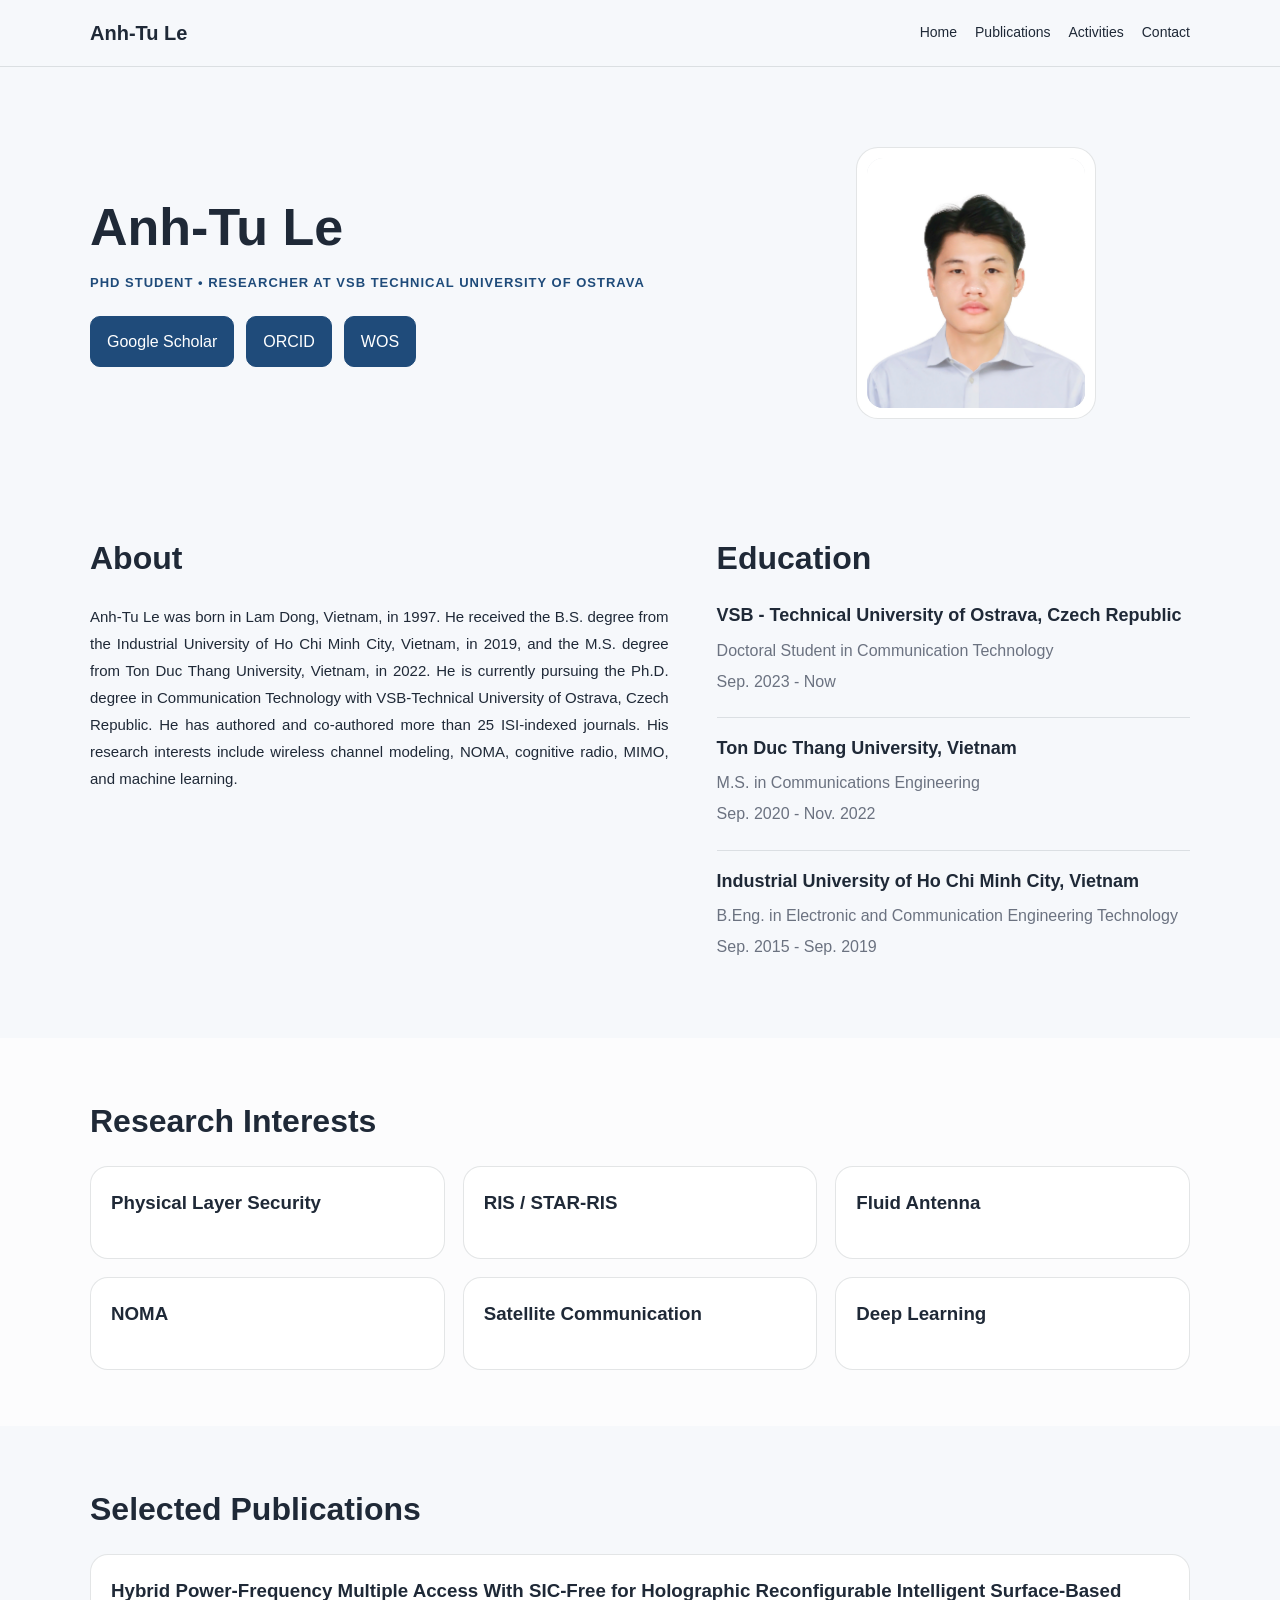
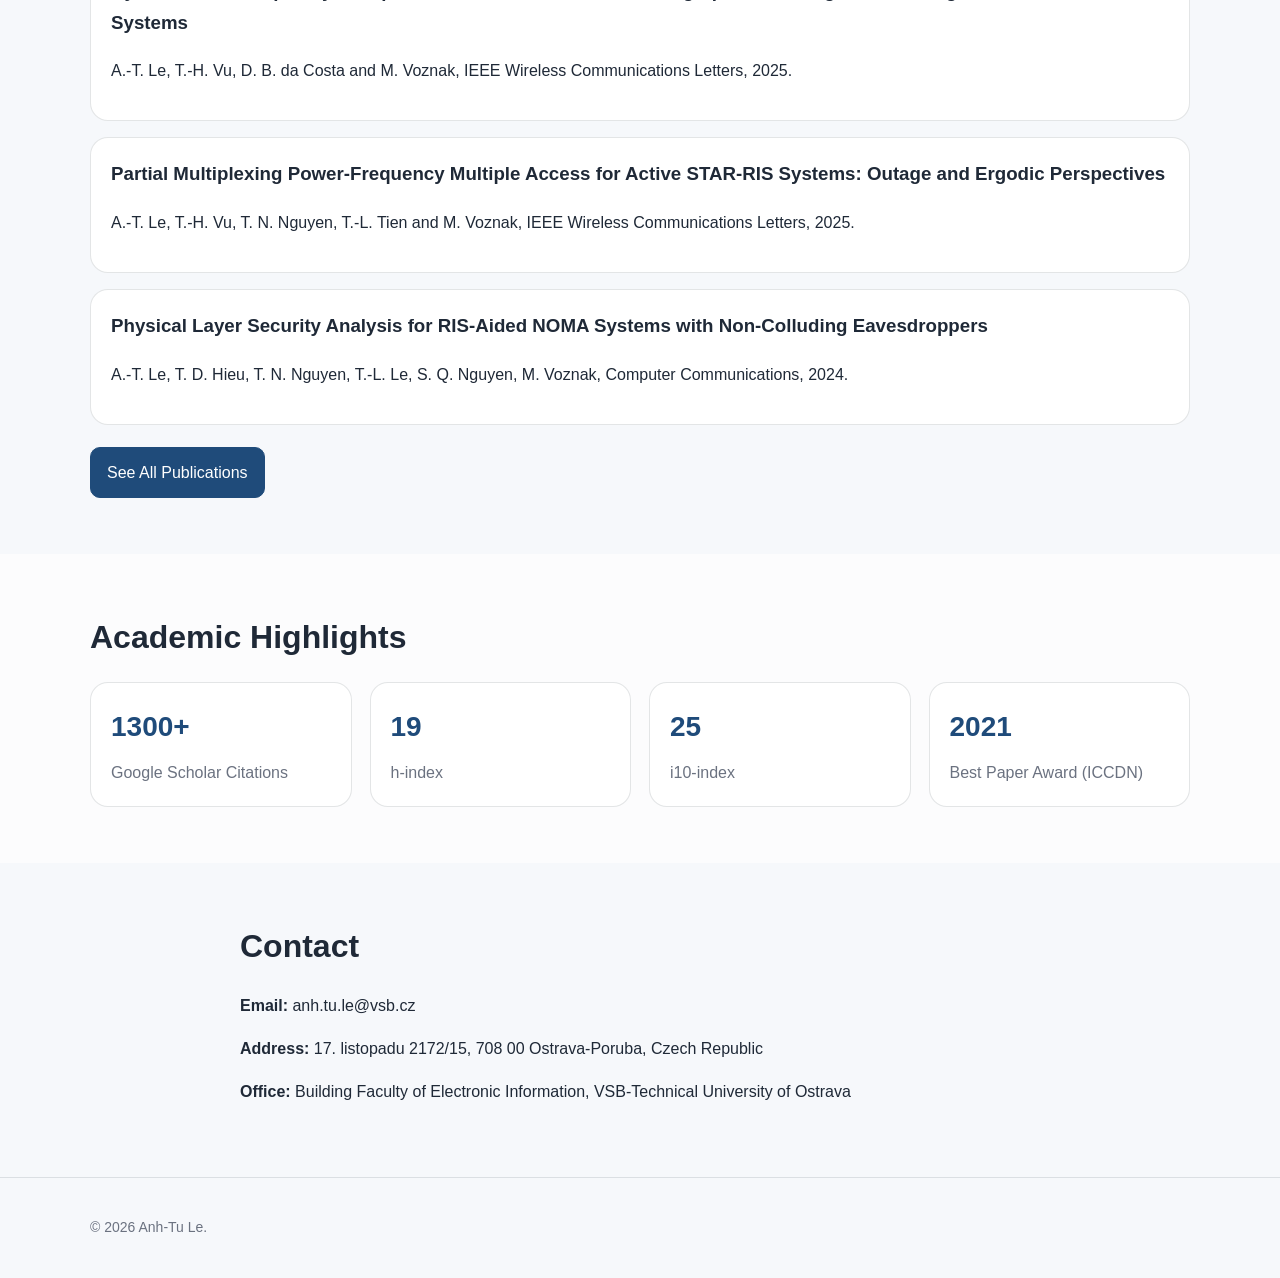
==== index.html @ 75399a14 "Initial user site" ====
<!doctype html>
<html lang="en">
<head>
  <meta charset="UTF-8" />
  <meta name="viewport" content="width=device-width, initial-scale=1.0" />
  <title>Anh-Tu Le | Researcher</title>
  <meta
    name="description"
    content="Academic profile, research interests, selected publications, and contact information of Anh-Tu Le."
  />
  <link rel="stylesheet" href="css/style.css" />
</head>
<body>
  <header class="site-header">
    <div class="container header-inner">
      <a class="logo" href="index.html">Anh-Tu Le</a>

      <nav class="nav">
        <a href="index.html">Home</a>
        <a href="publications.html">Publications</a>
        <a href="activities.html">Activities</a>
        <a href="contact.html">Contact</a>
      </nav>
    </div>
  </header>

  <main>
    <!-- HERO -->
    <section class="hero">
      <div class="container hero-grid">
        <div class="hero-text">
          <h1>Anh-Tu Le</h1>
           <p class="eyebrow">PhD Student • Researcher  at VSB Technical University of Ostrava</p>
          <div class="hero-actions">
           <a class="btn btn-primary" href="https://scholar.google.com/citations?user=lo6rXWoAAAAJ&hl=en" target="_blank" rel="noopener noreferrer">Google Scholar</a>
<a class="btn btn-primary" href="https://orcid.org/0000-0002-2710-1843" target="_blank" rel="noopener noreferrer">ORCID</a>
<a class="btn btn-primary" href="https://www.webofscience.com/wos/author/record/HCI-6475-2022" target="_blank" rel="noopener noreferrer">WOS</a>
          </div>
        </div>

        <div class="hero-card">
          <img src="img/avatar.jpg" alt="Portrait placeholder for Anh-Tu Le" />
        </div>
      </div>
    </section>

    <!-- ABOUT + EDUCATION -->
<section class="section">
  <div class="container">
    <div class="about-education-grid">
      
      
<div class="about-column">
  <h2>About</h2>
  <p class="about-text">
    Anh-Tu Le was born in Lam Dong, Vietnam, in 1997. He received the B.S. degree from the Industrial University of Ho Chi Minh City, Vietnam, in 2019, and the M.S. degree from Ton Duc Thang University, Vietnam, in 2022. He is currently pursuing the Ph.D. degree in Communication Technology with VSB-Technical University of Ostrava, Czech Republic. He has authored and co-authored more than 25 ISI-indexed journals. His research interests include wireless channel modeling, NOMA, cognitive radio, MIMO, and machine learning.
  </p>
</div>


      <div class="education-column">
        <h2>Education</h2>

        <div class="education-item">
          <h3>VSB - Technical University of Ostrava, Czech Republic</h3>
          <p>Doctoral Student in Communication Technology</p>
          <p>Sep. 2023 - Now</p>
        </div>

        <div class="education-item">
          <h3>Ton Duc Thang University, Vietnam</h3>
          <p>M.S. in Communications Engineering</p>
          <p>Sep. 2020 - Nov. 2022</p>
        </div>

        <div class="education-item">
          <h3>Industrial University of Ho Chi Minh City, Vietnam</h3>
          <p>B.Eng. in Electronic and Communication Engineering Technology</p>
          <p>Sep. 2015 - Sep. 2019</p>
        </div>
      </div>

    </div>
  </div>
</section>

    <!-- RESEARCH INTERESTS -->
    <section class="section section-soft">
      <div class="container">
        <h2>Research Interests</h2>

        <div class="card-grid research-grid">
          <article class="card">
            <h3>Physical Layer Security</h3>
          </article>

          <article class="card">
            <h3>RIS / STAR-RIS</h3>
          </article>

          <article class="card">
            <h3>Fluid Antenna</h3>
          </article>

          <article class="card">
            <h3>NOMA</h3>
          </article>

          <article class="card">
            <h3>Satellite Communication</h3>
          </article>

          <article class="card">
            <h3>Deep Learning</h3>
          </article>
        </div>
      </div>
    </section>

    <!-- SELECTED PUBLICATIONS -->
    <section class="section">
      <div class="container">
        <h2>Selected Publications</h2>

        <div class="publication-list">
          <article class="publication-item">
            <h3>
              Hybrid Power-Frequency Multiple Access With SIC-Free for Holographic
              Reconfigurable Intelligent Surface-Based Systems
            </h3>
            <p>
              A.-T. Le, T.-H. Vu, D. B. da Costa and M. Voznak,
              IEEE Wireless Communications Letters, 2025.
            </p>
          </article>

          <article class="publication-item">
            <h3>
              Partial Multiplexing Power-Frequency Multiple Access for Active STAR-RIS Systems:
              Outage and Ergodic Perspectives
            </h3>
            <p>
              A.-T. Le, T.-H. Vu, T. N. Nguyen, T.-L. Tien and M. Voznak,
              IEEE Wireless Communications Letters, 2025.
            </p>
          </article>

          <article class="publication-item">
            <h3>
              Physical Layer Security Analysis for RIS-Aided NOMA Systems with Non-Colluding Eavesdroppers
            </h3>
            <p>
              A.-T. Le, T. D. Hieu, T. N. Nguyen, T.-L. Le, S. Q. Nguyen, M. Voznak,
              Computer Communications, 2024.
            </p>
          </article>
        </div>

        <div class="section-action">
          <a class="btn btn-primary" href="publications.html">See All Publications</a>
        </div>
      </div>
    </section>

    <!-- ACADEMIC HIGHLIGHTS -->
    <section class="section section-soft">
      <div class="container">
        <h2>Academic Highlights</h2>

        <div class="stats-grid">
          <div class="stat-card">
            <strong>1300+</strong>
            <span>Google Scholar Citations</span>
          </div>

          <div class="stat-card">
            <strong>19</strong>
            <span>h-index</span>
          </div>

          <div class="stat-card">
            <strong>25</strong>
            <span>i10-index</span>
          </div>

          <div class="stat-card">
            <strong>2021</strong>
            <span>Best Paper Award (ICCDN)</span>
          </div>
        </div>
      </div>
    </section>

    <!-- CONTACT PREVIEW -->
    <section class="section">
      <div class="container narrow">
        <h2>Contact</h2>
        <p><strong>Email:</strong> anh.tu.le@vsb.cz</p>
        <p><strong>Address:</strong> 17. listopadu 2172/15, 708 00 Ostrava-Poruba, Czech Republic</p>
        <p><strong>Office:</strong> Building Faculty of Electronic Information, VSB-Technical University of Ostrava</p>
    </section>
  </main>

  <footer class="site-footer">
    <div class="container">
      <p>© 2026 Anh-Tu Le. </p>
    </div>
  </footer>
  
  <script src="js/main.js"></script>
</body>
</html>
---- css/style.css ----
:root{
  --bg: #f6f8fb;
  --surface: #ffffff;
  --text: #1f2937;
  --muted: #6b7280;
  --border: rgba(31, 41, 55, 0.12);
  --accent: #1f4b7a;
  --accent-2: #8b6b47;
}

*{
  box-sizing: border-box;
}

html{
  scroll-behavior: smooth;
}

body{
  margin: 0;
  font-family: Arial, Helvetica, sans-serif;
  color: var(--text);
  background: var(--bg);
  line-height: 1.7;
}

img{
  max-width: 100%;
  display: block;
}

a{
  color: inherit;
}

.container{
  width: min(1100px, calc(100% - 40px));
  margin: 0 auto;
}

.narrow{
  max-width: 800px;
}

.site-header{
  position: sticky;
  top: 0;
  z-index: 100;
  background: rgba(246, 248, 251, 0.94);
  backdrop-filter: blur(10px);
  border-bottom: 1px solid var(--border);
}

.header-inner{
  display: flex;
  align-items: center;
  justify-content: space-between;
  gap: 20px;
  padding: 16px 0;
}

.logo{
  text-decoration: none;
  font-weight: 800;
  font-size: 20px;
}

.nav{
  display: flex;
  gap: 18px;
  flex-wrap: wrap;
}

.nav a{
  text-decoration: none;
  font-size: 14px;
  color: var(--text);
}

.nav a:hover{
  color: var(--accent);
}

.hero{
  padding: 80px 0 56px;
}



.hero-grid{
  display: grid;
  grid-template-columns: 1.2fr 0.8fr;
  gap: 32px;
  align-items: center;
}


.eyebrow{
  margin: 0 0 12px;
  color: var(--accent);
  text-transform: uppercase;
  letter-spacing: 1px;
  font-weight: 700;
  font-size: 13px;
}

h1{
  margin: 0 0 16px;
  font-size: 52px;
  line-height: 1.1;
}

h2{
  margin: 0 0 18px;
  font-size: 32px;
}

h3{
  margin-top: 0;
}

.subtitle{
  margin: 0;
  color: var(--muted);
  font-size: 18px;
  max-width: 680px;
}

.hero-actions,
.section-action{
  display: flex;
  gap: 12px;
  flex-wrap: wrap;
  margin-top: 22px;
}

.btn{
  display: inline-block;
  padding: 11px 16px;
  border-radius: 10px;
  text-decoration: none;
  border: 1px solid var(--border);
  background: var(--surface);
}

.btn-primary{
  background: var(--accent);
  color: #ffffff;
  border-color: var(--accent);
  transition: opacity 0.25s ease, transform 0.25s ease, box-shadow 0.25s ease, background-color 0.25s ease;
}

.btn-primary:hover{
  opacity: 0.9;
  transform: translateY(-2px);
  box-shadow: 0 10px 20px rgba(31, 75, 122, 0.16);
}

.btn-primary:active{
  opacity: 0.82;
  transform: translateY(0);
}

.hero-card{
  background: var(--surface);
  border: 1px solid var(--border);
  border-radius: 22px;
  padding: 10px;
  width: 240px;
  justify-self: center;
  margin-top: 0;
}


.hero-card img{
  width: 100%;
  height: 250px;
  border-radius: 16px;
  object-fit: cover;
  object-position: center top;
  background: #e5e7eb;
}


.section{
  padding: 56px 0;
}

.section-soft{
  background: rgba(255,255,255,0.65);
}

.card-grid{
  display: grid;
  grid-template-columns: repeat(3, 1fr);
  gap: 18px;
}

.card,
.publication-item,
.stat-card{
  background: var(--surface);
  border: 1px solid var(--border);
  border-radius: 18px;
  padding: 20px;
}

.research-grid .card{
  transition: transform 0.28s ease, box-shadow 0.28s ease, background-color 0.28s ease, border-color 0.28s ease;
}

.research-grid .card:hover{
  transform: translateY(-6px);
  background-color: rgba(31, 75, 122, 0.06);
  border-color: rgba(31, 75, 122, 0.22);
  box-shadow: 0 12px 24px rgba(31, 75, 122, 0.14);
}

.research-grid .card h3{
  transition: color 0.28s ease;
}

.research-grid .card:hover h3{
  color: var(--accent);
}

.publication-list{
  display: grid;
  gap: 16px;
}

.stats-grid{
  display: grid;
  grid-template-columns: repeat(4, 1fr);
  gap: 18px;
}

.stat-card strong{
  display: block;
  font-size: 28px;
  margin-bottom: 8px;
  color: var(--accent);
}

.stat-card span{
  color: var(--muted);
}

.site-footer{
  border-top: 1px solid var(--border);
  padding: 24px 0;
  color: var(--muted);
  font-size: 14px;
}

@media (max-width: 900px){
  .hero-grid{
    grid-template-columns: 1fr;
  }

  .card-grid{
    grid-template-columns: 1fr;
  }

  .stats-grid{
    grid-template-columns: repeat(2, 1fr);
  }

  .about-education-grid{
    grid-template-columns: 1fr;
    gap: 28px;
  }

  h1{
    font-size: 40px;
  }
  .hero-card{
  order: -1;
  margin: 0 auto 24px;
}

.hero-text{
  order: 1;
}

}

@media (max-width: 560px){
  .header-inner{
    flex-direction: column;
    align-items: flex-start;
  }

  .stats-grid{
    grid-template-columns: 1fr;
  }

  h1{
    font-size: 34px;
  }

  h2{
    font-size: 28px;
  }
}
.about-education-grid{
  display: grid;
  grid-template-columns: 1.1fr 0.9fr;
  gap: 48px;
  align-items: start;
}

.about-column,
.education-column{
  min-width: 0;
}

.about-column p,
.education-column p{
  margin-top: 0;
  color: var(--text);
}

.education-item{
  padding: 0 0 18px;
  margin-bottom: 18px;
  border-bottom: 1px solid var(--border);
}

.education-item:last-child{
  margin-bottom: 0;
  border-bottom: none;
}

.education-item h3{
  margin: 0 0 8px;
  font-size: 18px;
  line-height: 1.4;
}

.education-item p{
  margin: 4px 0;
  color: var(--muted);
}
.about-text{
  text-align: justify;
  text-justify: inter-word;
  line-height: 1.8;
  font-size: 15px;
}
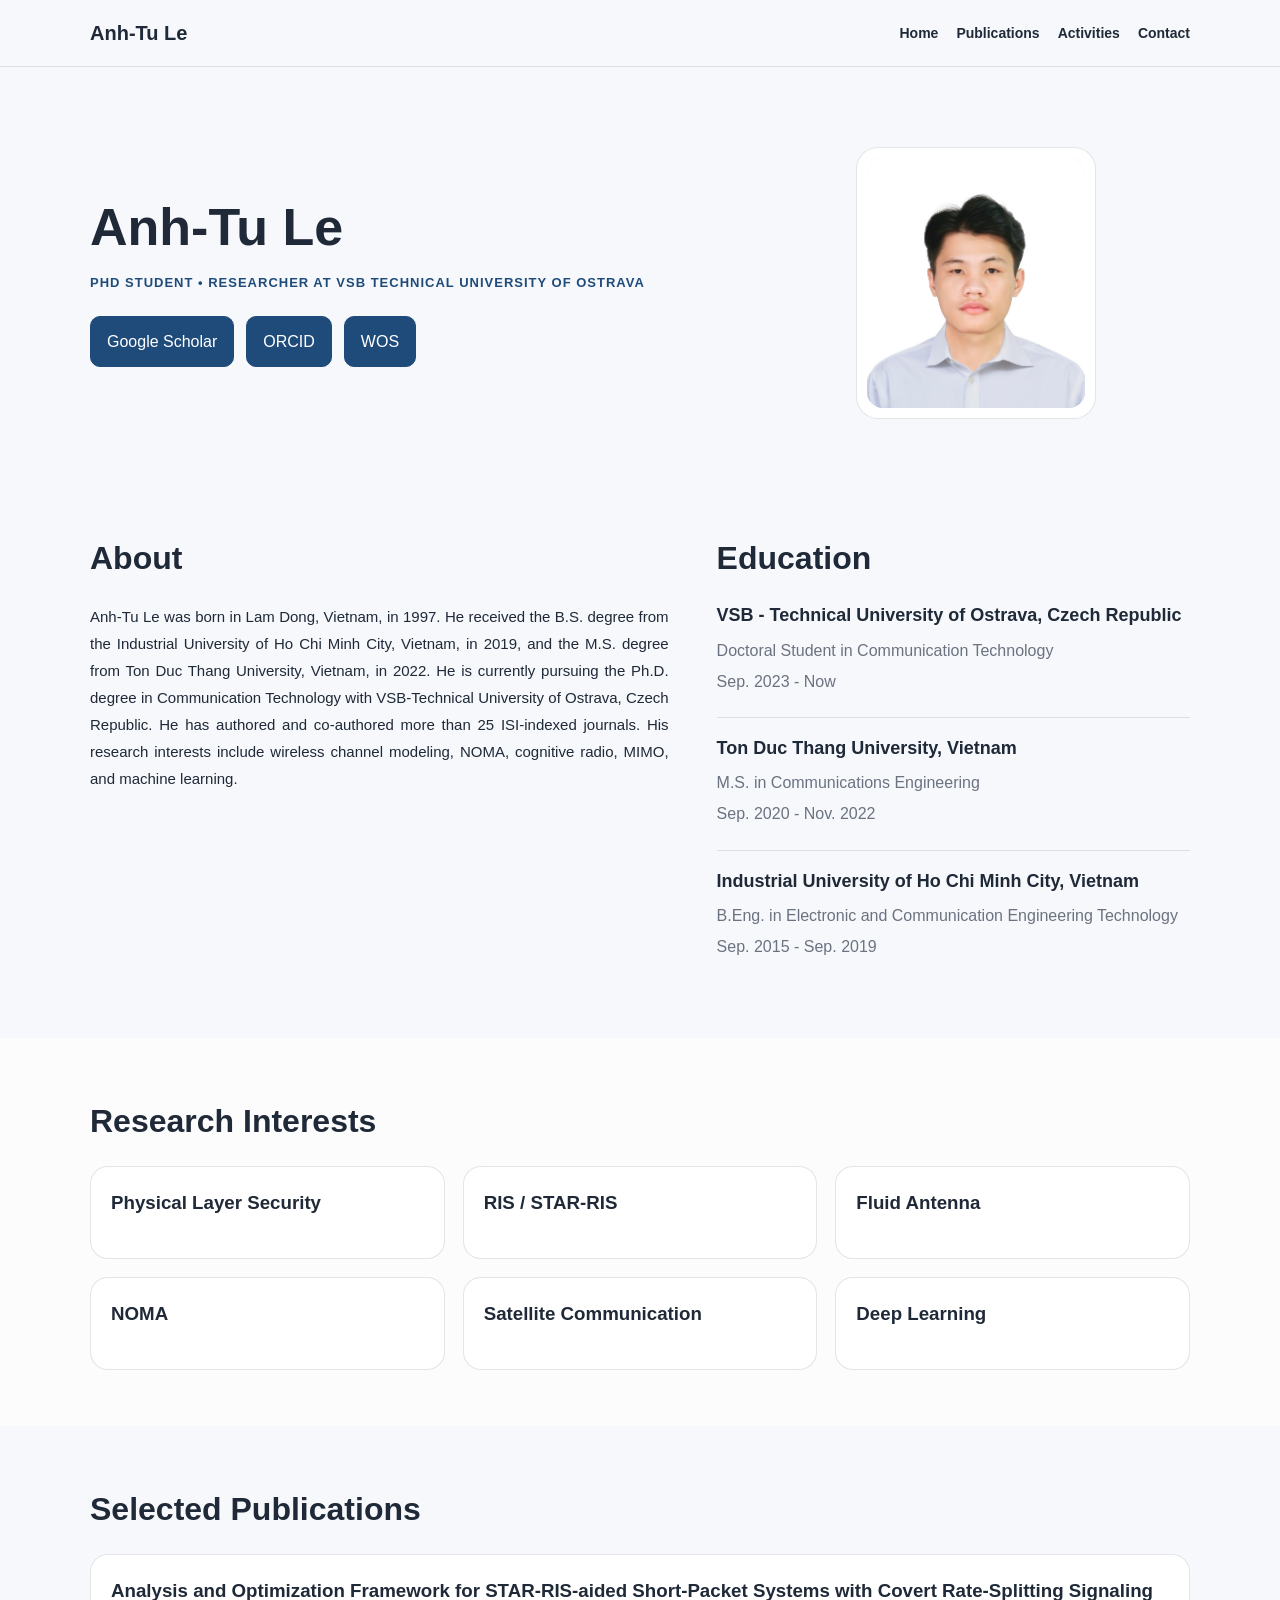
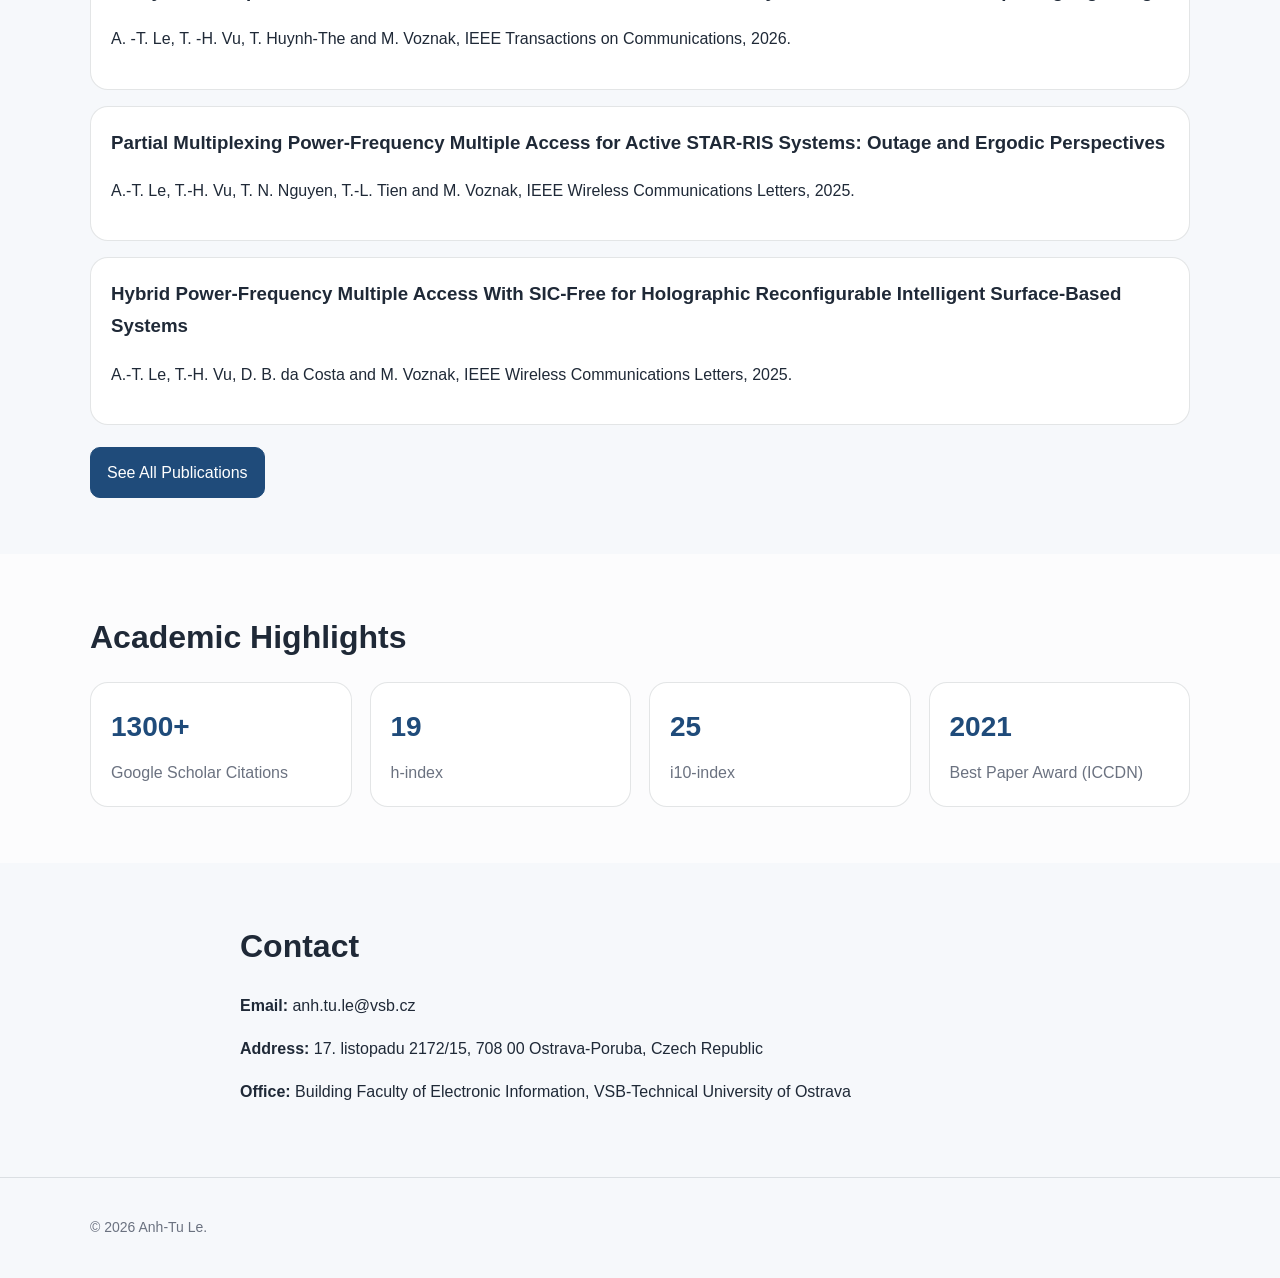
==== commit 2bba7a1a: "Update publications page" ====
--- a/index.html
+++ b/index.html
@@ -16,10 +16,10 @@
       <a class="logo" href="index.html">Anh-Tu Le</a>
 
       <nav class="nav">
-        <a href="index.html">Home</a>
-        <a href="publications.html">Publications</a>
-        <a href="activities.html">Activities</a>
-        <a href="contact.html">Contact</a>
+       <strong> <a href="index.html">Home</a> </strong>
+       <strong> <a href="publications.html">Publications</a> </strong>
+         <strong><a href="activities.html">Activities</a></strong>
+        <strong> <a href="contact.html">Contact</a></strong>
       </nav>
     </div>
   </header>
@@ -125,12 +125,10 @@
         <div class="publication-list">
           <article class="publication-item">
             <h3>
-              Hybrid Power-Frequency Multiple Access With SIC-Free for Holographic
-              Reconfigurable Intelligent Surface-Based Systems
+              Analysis and Optimization Framework for STAR-RIS-aided Short-Packet Systems with Covert Rate-Splitting Signaling
             </h3>
             <p>
-              A.-T. Le, T.-H. Vu, D. B. da Costa and M. Voznak,
-              IEEE Wireless Communications Letters, 2025.
+             A. -T. Le, T. -H. Vu, T. Huynh-The and M. Voznak, IEEE Transactions on Communications, 2026.
             </p>
           </article>
 
@@ -147,11 +145,12 @@
 
           <article class="publication-item">
             <h3>
-              Physical Layer Security Analysis for RIS-Aided NOMA Systems with Non-Colluding Eavesdroppers
+              Hybrid Power-Frequency Multiple Access With SIC-Free for Holographic
+              Reconfigurable Intelligent Surface-Based Systems
             </h3>
             <p>
-              A.-T. Le, T. D. Hieu, T. N. Nguyen, T.-L. Le, S. Q. Nguyen, M. Voznak,
-              Computer Communications, 2024.
+              A.-T. Le, T.-H. Vu, D. B. da Costa and M. Voznak,
+              IEEE Wireless Communications Letters, 2025.
             </p>
           </article>
         </div>
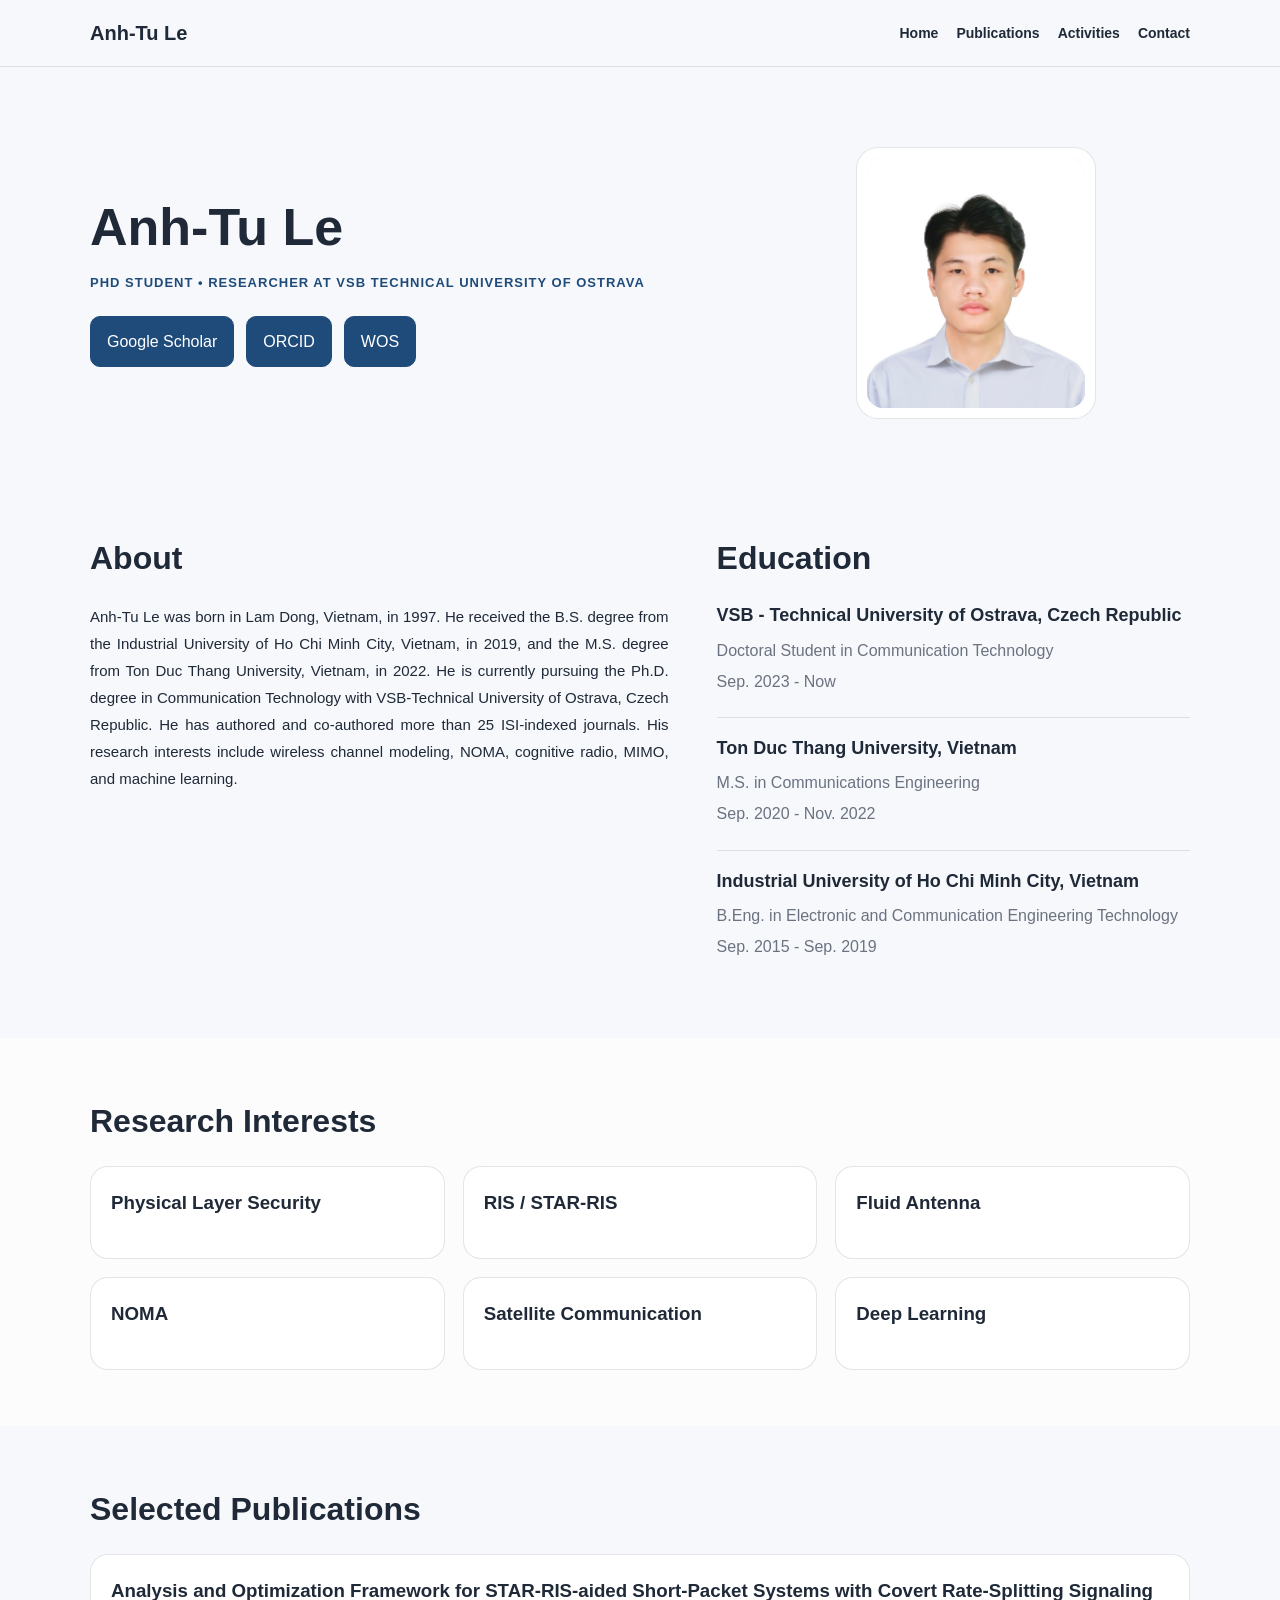
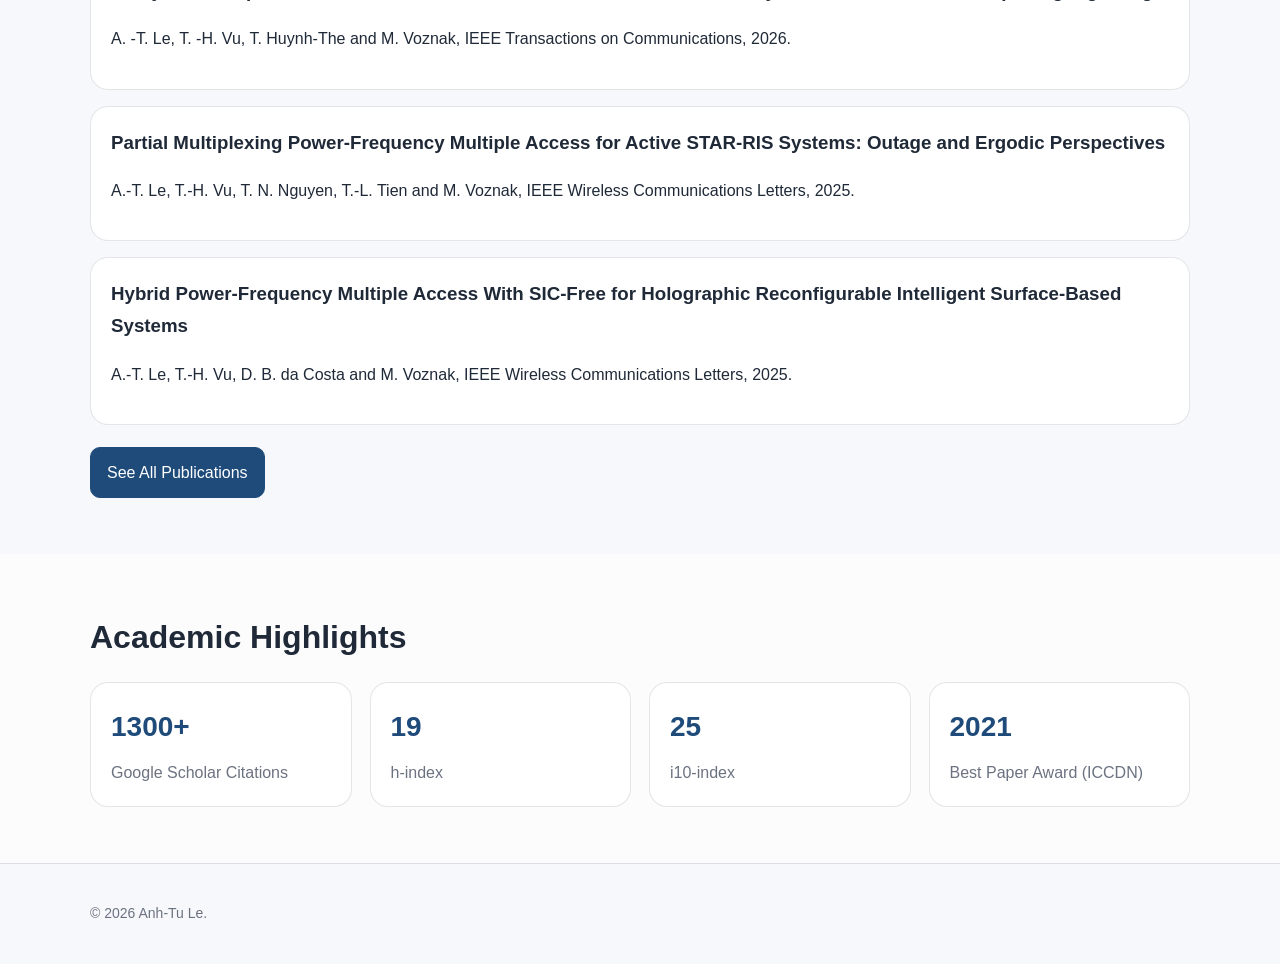
==== commit 6994cdfb: "Update website content and styling" ====
--- a/index.html
+++ b/index.html
@@ -189,15 +189,6 @@
         </div>
       </div>
     </section>
-
-    <!-- CONTACT PREVIEW -->
-    <section class="section">
-      <div class="container narrow">
-        <h2>Contact</h2>
-        <p><strong>Email:</strong> anh.tu.le@vsb.cz</p>
-        <p><strong>Address:</strong> 17. listopadu 2172/15, 708 00 Ostrava-Poruba, Czech Republic</p>
-        <p><strong>Office:</strong> Building Faculty of Electronic Information, VSB-Technical University of Ostrava</p>
-    </section>
   </main>
 
   <footer class="site-footer">
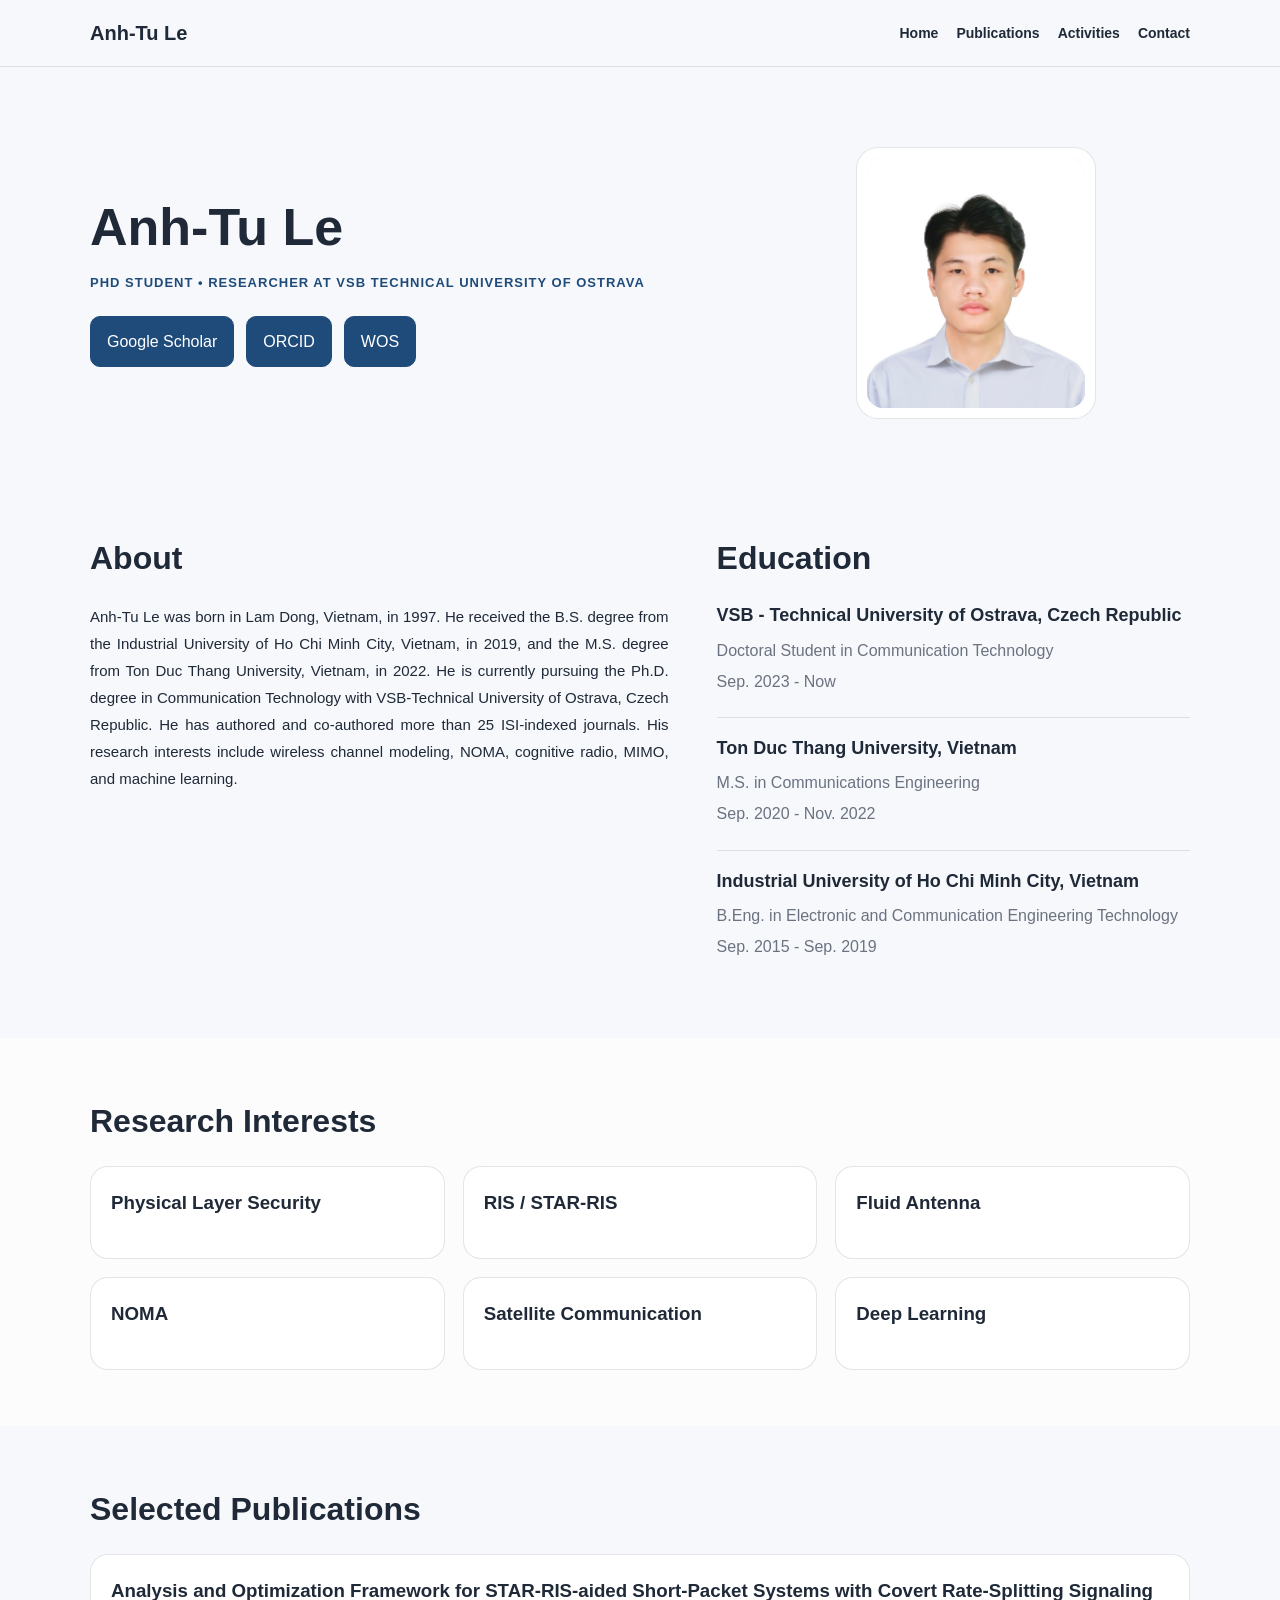
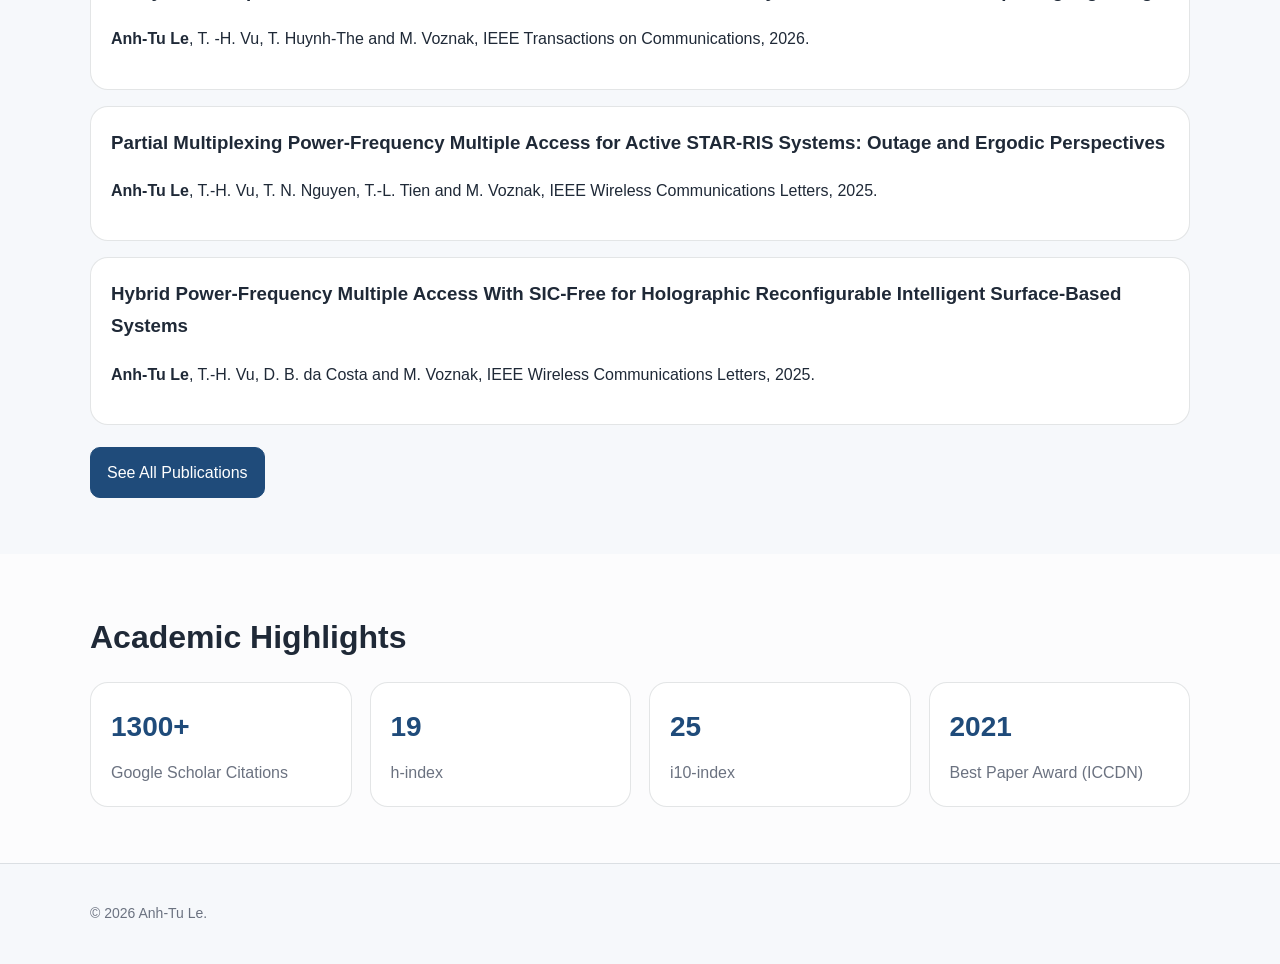
==== commit 302837d3: "Update all website pages" ====
--- a/index.html
+++ b/index.html
@@ -8,6 +8,8 @@
     name="description"
     content="Academic profile, research interests, selected publications, and contact information of Anh-Tu Le."
   />
+  <link rel="icon" type="image/png" href="img/favicon.png" />
+<link rel="apple-touch-icon" href="img/favicon.png" />
   <link rel="stylesheet" href="css/style.css" />
 </head>
 <body>
@@ -128,7 +130,7 @@
               Analysis and Optimization Framework for STAR-RIS-aided Short-Packet Systems with Covert Rate-Splitting Signaling
             </h3>
             <p>
-             A. -T. Le, T. -H. Vu, T. Huynh-The and M. Voznak, IEEE Transactions on Communications, 2026.
+             <strong>Anh-Tu Le</strong>, T. -H. Vu, T. Huynh-The and M. Voznak, IEEE Transactions on Communications, 2026.
             </p>
           </article>
 
@@ -138,7 +140,7 @@
               Outage and Ergodic Perspectives
             </h3>
             <p>
-              A.-T. Le, T.-H. Vu, T. N. Nguyen, T.-L. Tien and M. Voznak,
+              <strong>Anh-Tu Le</strong>, T.-H. Vu, T. N. Nguyen, T.-L. Tien and M. Voznak,
               IEEE Wireless Communications Letters, 2025.
             </p>
           </article>
@@ -149,7 +151,7 @@
               Reconfigurable Intelligent Surface-Based Systems
             </h3>
             <p>
-              A.-T. Le, T.-H. Vu, D. B. da Costa and M. Voznak,
+              <strong>Anh-Tu Le</strong>, T.-H. Vu, D. B. da Costa and M. Voznak,
               IEEE Wireless Communications Letters, 2025.
             </p>
           </article>
